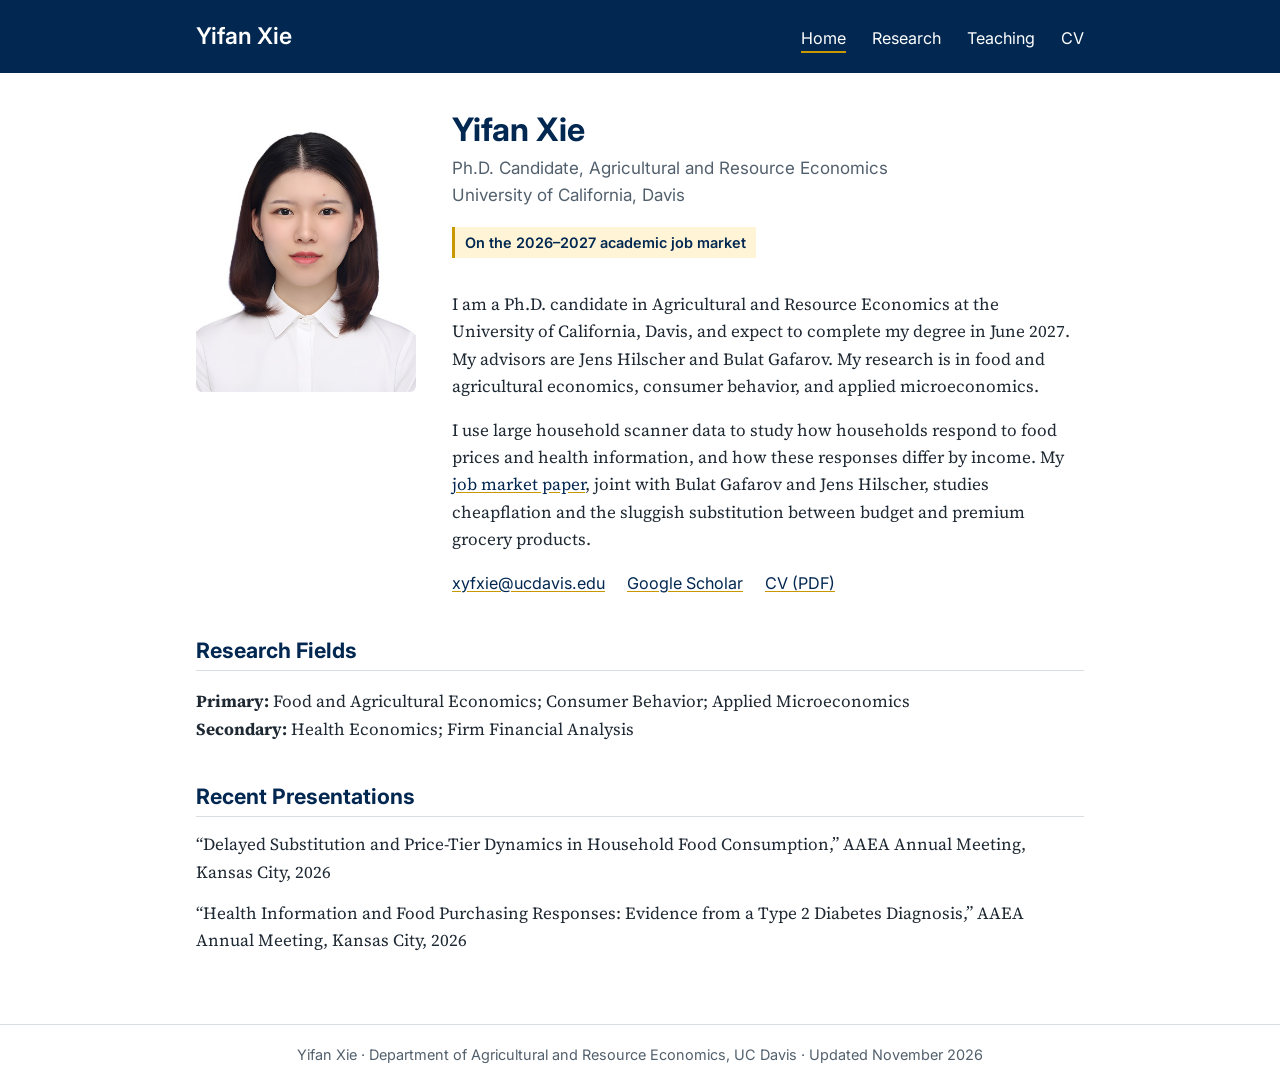
==== index.html @ 9a046e8f "Add files via upload" ====
<!doctype html>
<html lang="en">
<head>
  <meta charset="utf-8">
  <meta name="viewport" content="width=device-width, initial-scale=1">
  <title>Yifan Xie</title>
  <meta name="description" content="Yifan Xie, Ph.D. candidate in Agricultural and Resource Economics at UC Davis. Food and agricultural economics, consumer behavior, applied microeconomics.">
  <link rel="preconnect" href="https://fonts.googleapis.com">
  <link href="https://fonts.googleapis.com/css2?family=Inter:wght@400;600&family=Source+Serif+4:ital,wght@0,400;0,600;1,400&display=swap" rel="stylesheet">
  <link rel="stylesheet" href="style.css">
</head>
<body>
  <header>
    <div class="header-inner">
      <a class="site-name" href="index.html">Yifan Xie</a>
      <nav>
        <a class="current" href="index.html">Home</a>
        <a href="research.html">Research</a>
        <a href="teaching.html">Teaching</a>
        <a href="cv.html">CV</a>
      </nav>
    </div>
  </header>

  <main>
    <section class="intro">
      <img src="photo.jpg" alt="Photo of Yifan Xie">
      <div>
        <h1>Yifan Xie</h1>
        <p class="subtitle">Ph.D. Candidate, Agricultural and Resource Economics<br>University of California, Davis</p>
        <span class="badge">On the 2026&ndash;2027 academic job market</span>

        <p>I am a Ph.D. candidate in Agricultural and Resource Economics at the University of California, Davis, and expect to complete my degree in June 2027. My advisors are Jens Hilscher and Bulat Gafarov. My research is in food and agricultural economics, consumer behavior, and applied microeconomics.</p>

        <p>I use large household scanner data to study how households respond to food prices and health information, and how these responses differ by income. My <a href="research.html#jmp">job market paper</a>, joint with Bulat Gafarov and Jens Hilscher, studies cheapflation and the sluggish substitution between budget and premium grocery products.</p>

        <div class="links">
          <a href="mailto:xyfxie@ucdavis.edu">xyfxie@ucdavis.edu</a>
          <a href="https://scholar.google.com/citations?user=miKjjiEAAAAJ&amp;hl=en">Google Scholar</a>
          <a href="Xie_Yifan_CV.pdf">CV (PDF)</a>
        </div>
      </div>
    </section>

    <h2>Research Fields</h2>
    <p><strong>Primary:</strong> Food and Agricultural Economics; Consumer Behavior; Applied Microeconomics<br>
    <strong>Secondary:</strong> Health Economics; Firm Financial Analysis</p>

    <h2>Recent Presentations</h2>
    <ul class="plain">
      <li>&ldquo;Delayed Substitution and Price-Tier Dynamics in Household Food Consumption,&rdquo; AAEA Annual Meeting, Kansas City, 2026</li>
      <li>&ldquo;Health Information and Food Purchasing Responses: Evidence from a Type 2 Diabetes Diagnosis,&rdquo; AAEA Annual Meeting, Kansas City, 2026</li>
    </ul>
  </main>

  <footer>Yifan Xie &middot; Department of Agricultural and Resource Economics, UC Davis &middot; Updated November 2026</footer>
</body>
</html>
---- style.css ----
:root {
  --navy: #022851;
  --gold: #c99700;
  --text: #1f2933;
  --muted: #52606d;
  --line: #d9dee3;
  --bg: #ffffff;
  --soft: #f5f7f9;
}

* { box-sizing: border-box; }

html { font-size: 17px; }

body {
  margin: 0;
  background: var(--bg);
  color: var(--text);
  font-family: "Source Serif 4", Georgia, "Times New Roman", serif;
  line-height: 1.6;
}

a { color: var(--navy); text-decoration-color: var(--gold); text-underline-offset: 2px; }
a:hover { color: var(--gold); }

/* Header and navigation */
header {
  background: var(--navy);
  color: #fff;
}
.header-inner {
  max-width: 920px;
  margin: 0 auto;
  padding: 18px 16px;
  display: flex;
  flex-wrap: wrap;
  align-items: baseline;
  justify-content: space-between;
  gap: 8px 24px;
}
.site-name {
  font-family: "Inter", Arial, sans-serif;
  font-size: 1.35rem;
  font-weight: 600;
  color: #fff;
  text-decoration: none;
}
nav a {
  font-family: "Inter", Arial, sans-serif;
  font-size: 0.95rem;
  color: #fff;
  text-decoration: none;
  margin-left: 22px;
  padding-bottom: 3px;
  border-bottom: 2px solid transparent;
}
nav a:first-child { margin-left: 0; }
nav a:hover, nav a.current { border-bottom-color: var(--gold); color: #fff; }

main {
  max-width: 920px;
  margin: 0 auto;
  padding: 36px 16px 56px;
}

h1, h2, h3 { font-family: "Inter", Arial, sans-serif; color: var(--navy); line-height: 1.3; }
h1 { font-size: 1.9rem; margin: 0 0 4px; }
h2 {
  font-size: 1.25rem;
  margin: 40px 0 14px;
  padding-bottom: 6px;
  border-bottom: 1px solid var(--line);
}
h3 { font-size: 1.05rem; margin: 0 0 4px; }

/* Home */
.intro {
  display: grid;
  grid-template-columns: 220px 1fr;
  gap: 36px;
  align-items: start;
}
.intro img {
  width: 100%;
  border-radius: 6px;
  display: block;
}
.subtitle { font-family: "Inter", Arial, sans-serif; color: var(--muted); margin: 0 0 18px; }
.badge {
  display: inline-block;
  font-family: "Inter", Arial, sans-serif;
  font-size: 0.85rem;
  font-weight: 600;
  color: var(--navy);
  background: #fff4d6;
  border-left: 3px solid var(--gold);
  padding: 4px 10px;
  margin-bottom: 16px;
}
.links {
  font-family: "Inter", Arial, sans-serif;
  font-size: 0.95rem;
  margin-top: 18px;
}
.links a { margin-right: 18px; white-space: nowrap; }

/* Papers */
.paper {
  margin: 0 0 26px;
}
.authors, .venue { color: var(--muted); margin: 0 0 6px; }
.venue em { color: var(--text); }
.tag {
  font-family: "Inter", Arial, sans-serif;
  font-size: 0.78rem;
  font-weight: 600;
  text-transform: uppercase;
  letter-spacing: 0.04em;
  color: var(--gold);
}
details { margin-top: 4px; }
summary {
  cursor: pointer;
  font-family: "Inter", Arial, sans-serif;
  font-size: 0.9rem;
  color: var(--navy);
}
details p { margin: 8px 0 0; }
.jmp {
  background: var(--soft);
  border-left: 4px solid var(--gold);
  padding: 18px 20px;
  border-radius: 4px;
}
.jmp p { margin: 8px 0 0; }

ul.plain { list-style: none; padding: 0; margin: 0; }
ul.plain li { margin-bottom: 14px; }

/* Teaching table */
table { width: 100%; border-collapse: collapse; }
th, td { text-align: left; padding: 8px 10px; border-bottom: 1px solid var(--line); vertical-align: top; }
th { font-family: "Inter", Arial, sans-serif; font-size: 0.9rem; color: var(--muted); font-weight: 600; }

/* References */
.refs {
  display: grid;
  grid-template-columns: repeat(3, 1fr);
  gap: 20px;
}
.refs p { margin: 0; color: var(--muted); }
.refs strong { color: var(--text); }

.button {
  display: inline-block;
  font-family: "Inter", Arial, sans-serif;
  font-weight: 600;
  background: var(--navy);
  color: #fff;
  padding: 10px 18px;
  border-radius: 4px;
  text-decoration: none;
}
.button:hover { background: var(--gold); color: #fff; }

footer {
  border-top: 1px solid var(--line);
  color: var(--muted);
  font-family: "Inter", Arial, sans-serif;
  font-size: 0.85rem;
  text-align: center;
  padding: 18px 16px;
}

@media (max-width: 680px) {
  html { font-size: 16px; }
  .intro { grid-template-columns: 1fr; gap: 20px; }
  .intro img { max-width: 200px; }
  .refs { grid-template-columns: 1fr; }
  nav a { margin-left: 14px; }
  main { padding-top: 24px; }
}
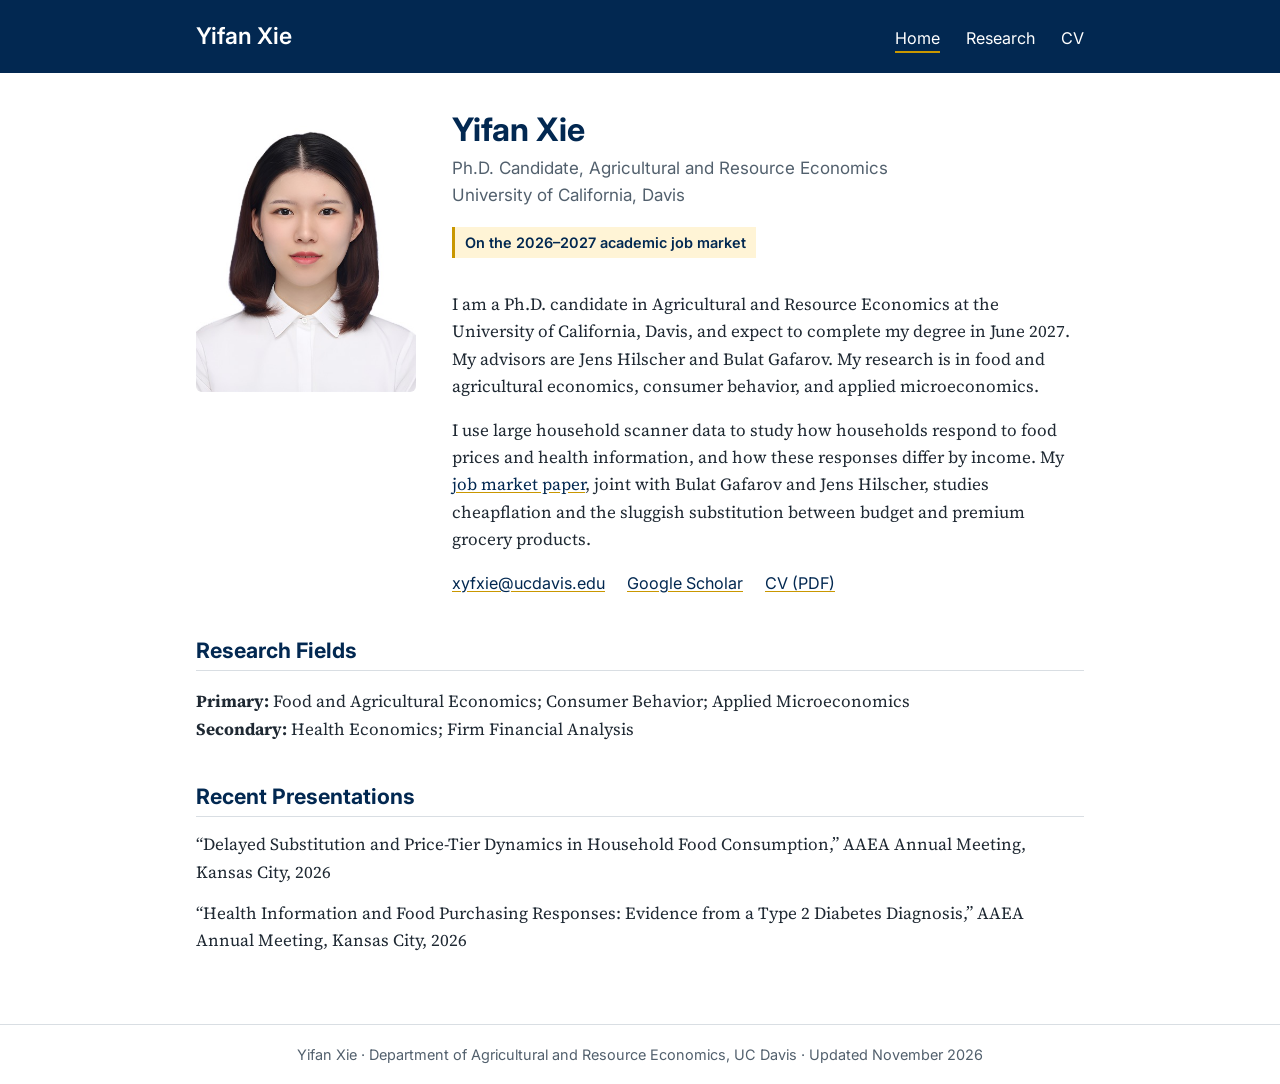
==== commit f59ad91b: "Add files via upload" ====
--- a/index.html
+++ b/index.html
@@ -16,7 +16,6 @@
       <nav>
         <a class="current" href="index.html">Home</a>
         <a href="research.html">Research</a>
-        <a href="teaching.html">Teaching</a>
         <a href="cv.html">CV</a>
       </nav>
     </div>
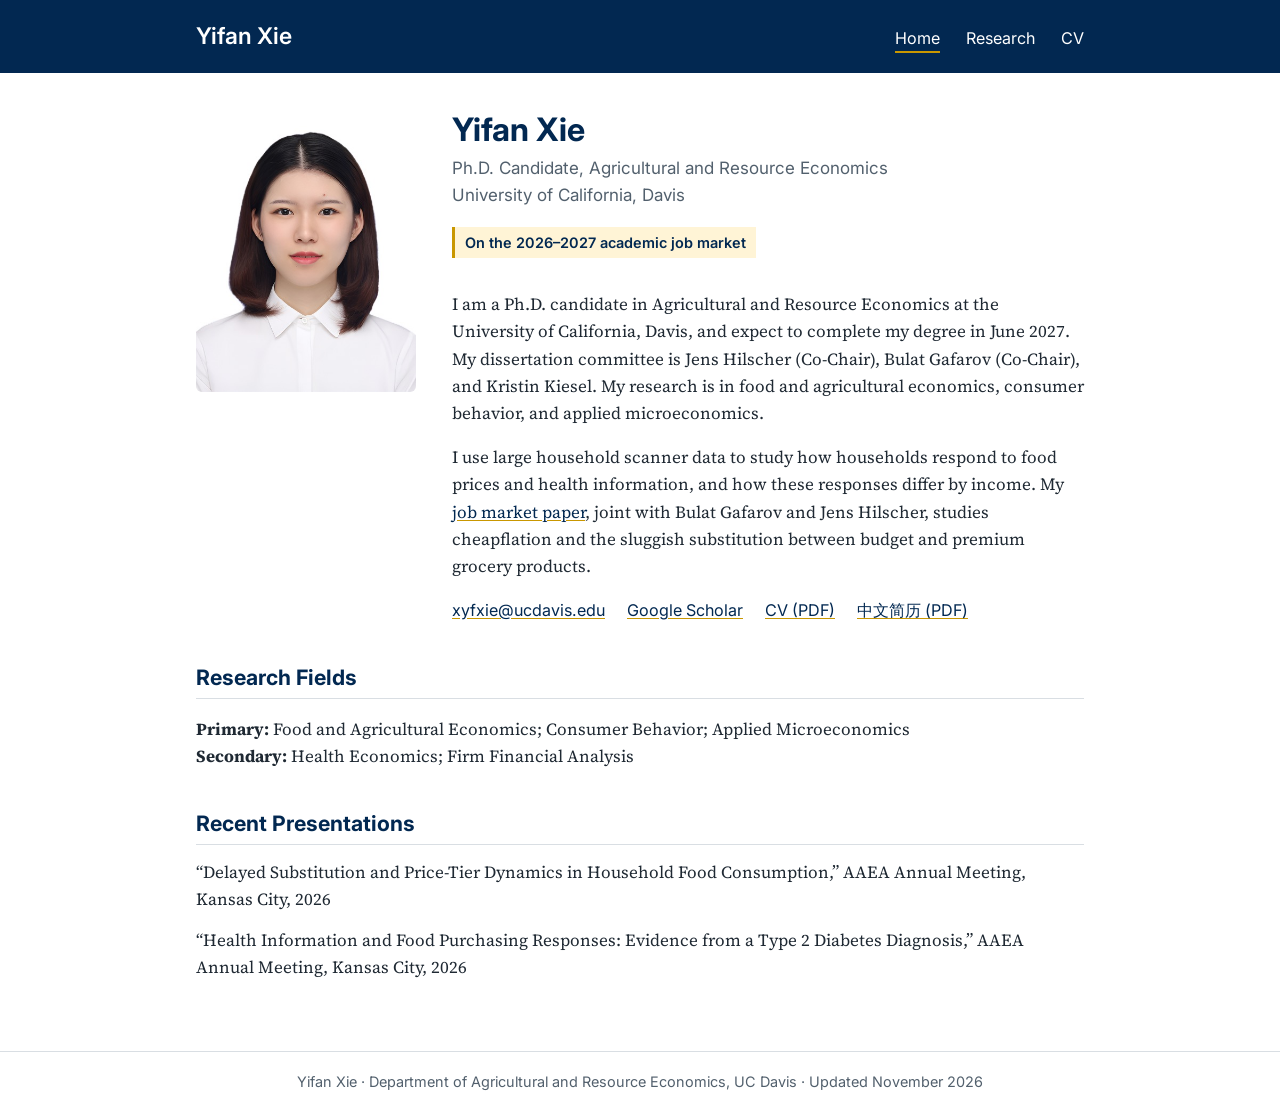
==== commit 85a73d71: "Add files via upload" ====
--- a/index.html
+++ b/index.html
@@ -29,7 +29,7 @@
         <p class="subtitle">Ph.D. Candidate, Agricultural and Resource Economics<br>University of California, Davis</p>
         <span class="badge">On the 2026&ndash;2027 academic job market</span>
 
-        <p>I am a Ph.D. candidate in Agricultural and Resource Economics at the University of California, Davis, and expect to complete my degree in June 2027. My advisors are Jens Hilscher and Bulat Gafarov. My research is in food and agricultural economics, consumer behavior, and applied microeconomics.</p>
+        <p>I am a Ph.D. candidate in Agricultural and Resource Economics at the University of California, Davis, and expect to complete my degree in June 2027. My dissertation committee is Jens Hilscher (Co-Chair), Bulat Gafarov (Co-Chair), and Kristin Kiesel. My research is in food and agricultural economics, consumer behavior, and applied microeconomics.</p>
 
         <p>I use large household scanner data to study how households respond to food prices and health information, and how these responses differ by income. My <a href="research.html#jmp">job market paper</a>, joint with Bulat Gafarov and Jens Hilscher, studies cheapflation and the sluggish substitution between budget and premium grocery products.</p>
 
@@ -37,6 +37,7 @@
           <a href="mailto:xyfxie@ucdavis.edu">xyfxie@ucdavis.edu</a>
           <a href="https://scholar.google.com/citations?user=miKjjiEAAAAJ&amp;hl=en">Google Scholar</a>
           <a href="Xie_Yifan_CV.pdf">CV (PDF)</a>
+          <a href="Xie_Yifan_CV_Chinese.pdf" lang="zh">中文简历 (PDF)</a>
         </div>
       </div>
     </section>
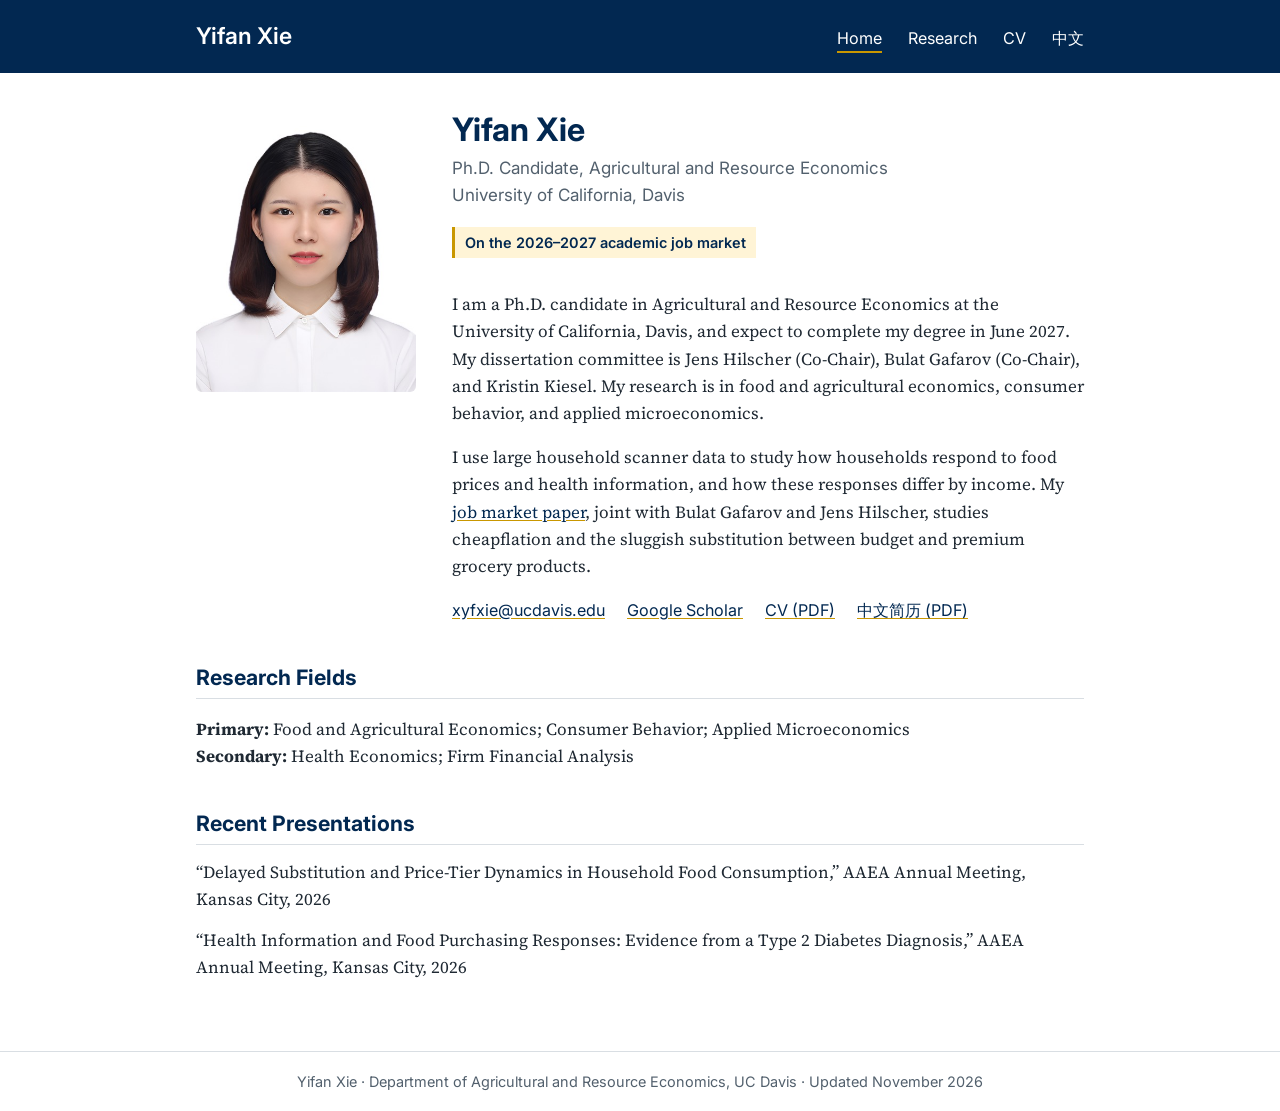
==== commit 718d5a20: "Add files via upload" ====
--- a/index.html
+++ b/index.html
@@ -17,6 +17,7 @@
         <a class="current" href="index.html">Home</a>
         <a href="research.html">Research</a>
         <a href="cv.html">CV</a>
+        <a href="zh/index.html" lang="zh">中文</a>
       </nav>
     </div>
   </header>
--- a/style.css
+++ b/style.css
@@ -180,3 +180,12 @@
   nav a { margin-left: 14px; }
   main { padding-top: 24px; }
 }
+
+/* Chinese pages */
+html:lang(zh-CN) body {
+  font-family: "Source Serif 4", Georgia, "Songti SC", "Noto Serif SC", "SimSun", serif;
+}
+html:lang(zh-CN) h1, html:lang(zh-CN) h2, html:lang(zh-CN) h3,
+html:lang(zh-CN) nav a, html:lang(zh-CN) .site-name {
+  font-family: "Inter", Arial, "PingFang SC", "Noto Sans SC", "Microsoft YaHei", sans-serif;
+}
